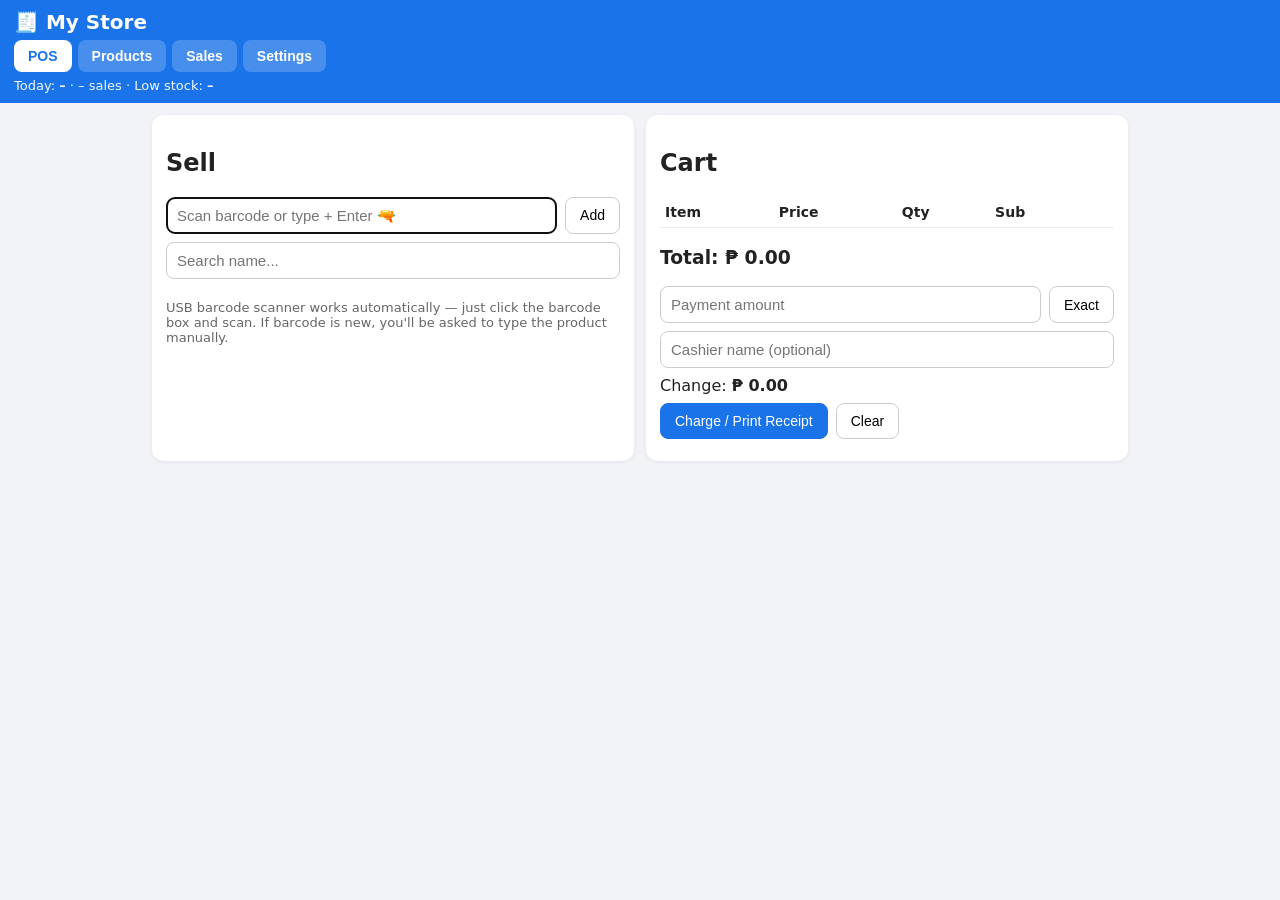
==== static/index.html @ fe78136b "Initial commit: Cashier POS with barcode database, stock tracking, sales reports" ====
<!DOCTYPE html>
<html lang="en">
<head>
<meta charset="UTF-8">
<meta name="viewport" content="width=device-width, initial-scale=1.0">
<title>Cashier POS</title>
<link rel="stylesheet" href="style.css">
</head>
<body>
<header>
  <h1>🧾 <span id="shopTitle">Cashier POS</span></h1>
  <nav>
    <button class="tab active" data-tab="pos">POS</button>
    <button class="tab" data-tab="products">Products</button>
    <button class="tab" data-tab="sales">Sales</button>
    <button class="tab" data-tab="settings">Settings</button>
  </nav>
  <div id="statsBar">Today: <b id="stTotal">–</b> · <span id="stCount">–</span> sales · Low stock: <b id="stLow">–</b></div>
</header>

<!-- POS -->
<section id="tab-pos" class="tabpage">
  <div class="pos-grid">
    <div class="card">
      <h2>Sell</h2>
      <div class="row">
        <input id="barcode" placeholder="Scan barcode or type + Enter 🔫" autocomplete="off">
        <button onclick="lookupBarcode()">Add</button>
      </div>
      <div class="row">
        <input id="search" placeholder="Search name..." oninput="renderSearchSuggest()">
      </div>
      <div id="suggest"></div>
      <p class="hint">USB barcode scanner works automatically — just click the barcode box and scan. If barcode is new, you'll be asked to type the product manually.</p>
    </div>
    <div class="card">
      <h2>Cart</h2>
      <table id="cartTable"><thead><tr><th>Item</th><th>Price</th><th>Qty</th><th>Sub</th><th></th></tr></thead><tbody></tbody></table>
      <h3>Total: <span id="cartTotal">0.00</span></h3>
      <div class="row">
        <input id="payment" type="number" min="0" step="0.01" placeholder="Payment amount">
        <button onclick="quickCash()">Exact</button>
      </div>
      <div class="row"><input id="cashier" placeholder="Cashier name (optional)"></div>
      <div>Change: <b id="changeAmt">0.00</b></div>
      <div class="row">
        <button class="primary" onclick="checkout()">Charge / Print Receipt</button>
        <button onclick="clearCart()">Clear</button>
      </div>
    </div>
  </div>
  <div id="receipt" class="card hidden">
    <h2>Receipt <span id="rId"></span></h2>
    <pre id="rBody"></pre>
    <div class="row"><button onclick="window.print()">🖨️ Print</button><button onclick="document.getElementById('receipt').classList.add('hidden')">Close</button></div>
  </div>
</section>

<!-- PRODUCTS -->
<section id="tab-products" class="tabpage hidden">
  <div class="card">
    <h2>Products / Barcode database</h2>
    <div class="row">
      <input id="pSearch" placeholder="Search barcode / name..." oninput="loadProducts()">
      <button onclick="openProductModal()">+ New product</button>
    </div>
    <table id="prodTable"><thead><tr><th>Barcode</th><th>Name</th><th>Price</th><th>Stock</th><th>Category</th><th></th></tr></thead><tbody></tbody></table>
  </div>
</section>

<!-- SALES -->
<section id="tab-sales" class="tabpage hidden">
  <div class="card">
    <h2>Sales reports</h2>
    <div class="row">
      <input id="salesDate" type="date">
      <button onclick="loadSales()">Load</button>
      <button onclick="todaySales()">Today</button>
    </div>
    <h3>Day total: <span id="salesTotal">0</span> (<span id="salesCount">0</span> transactions)</h3>
    <table id="salesTable"><thead><tr><th>ID</th><th>Time</th><th>Items</th><th>Total</th><th>Payment</th><th></th></tr></thead><tbody></tbody></table>
  </div>
</section>

<!-- SETTINGS -->
<section id="tab-settings" class="tabpage hidden">
  <div class="card">
    <h2>Settings & multi-device sync</h2>
    <label>Shop name <input id="sShop"></label>
    <label>Currency symbol <input id="sCur"></label>
    <label>Low-stock warning at <input id="sLow" type="number"></label>
    <div class="row"><button onclick="saveSettings()">Save</button></div>
    <hr>
    <p>To use the <b>same products on another device</b>: press Export here, copy the file to the other device, then Import it there. Barcodes are stored in the database so any scanner will find them.</p>
    <div class="row">
      <button onclick="exportDB()">⬇ Export products + sales (JSON)</button>
      <input type="file" id="importFile" accept=".json">
      <button onclick="importDB()">⬆ Import</button>
    </div>
  </div>
</section>

<!-- product modal -->
<div id="pModal" class="modal hidden">
  <div class="modal-box">
    <h2 id="pmTitle">New product</h2>
    <input type="hidden" id="pmId">
    <label>Barcode (scan or type) <input id="pmBarcode"></label>
    <label>Name * <input id="pmName"></label>
    <label>Price <input id="pmPrice" type="number" step="0.01" value="0"></label>
    <label>Cost <input id="pmCost" type="number" step="0.01" value="0"></label>
    <label>Stock <input id="pmStock" type="number" value="0"></label>
    <label>Category <input id="pmCategory"></label>
    <div class="row"><button class="primary" onclick="saveProduct()">Save</button><button onclick="closeProductModal()">Cancel</button></div>
  </div>
</div>

<script src="app.js"></script>
</body>
</html>
---- static/style.css ----
*{box-sizing:border-box}body{font-family:system-ui,Arial;margin:0;background:#f1f3f6;color:#222}
header{background:#1a73e8;color:#fff;padding:10px 14px;position:sticky;top:0;z-index:5}
header h1{margin:0 0 6px;font-size:20px}
nav{display:flex;gap:6px;flex-wrap:wrap}
.tab{border:0;padding:8px 14px;border-radius:8px;cursor:pointer;background:#ffffff33;color:#fff;font-weight:600}
.tab.active{background:#fff;color:#1a73e8}
#statsBar{margin-top:6px;font-size:13px;opacity:.95}
.tabpage{padding:12px;max-width:1000px;margin:auto}
.hidden{display:none!important}
.card{background:#fff;border-radius:12px;padding:14px;margin-bottom:12px;box-shadow:0 1px 4px #0001}
.pos-grid{display:grid;grid-template-columns:1fr 1fr;gap:12px}
@media(max-width:700px){.pos-grid{grid-template-columns:1fr}}
.row{display:flex;gap:8px;margin:8px 0;flex-wrap:wrap}
input{padding:9px 10px;border:1px solid #ccc;border-radius:8px;font-size:15px;flex:1;min-width:120px}
button{padding:9px 14px;border-radius:8px;border:1px solid #ccc;background:#fff;cursor:pointer;font-size:14px}
button.primary,button:not([onclick*="el"]):hover{background:#1a73e8;color:#fff;border-color:#1a73e8}
button.primary{background:#1a73e8;color:#fff;border-color:#1a73e8}
table{width:100%;border-collapse:collapse;font-size:14px}
th,td{border-bottom:1px solid #eee;padding:7px 5px;text-align:left}
.hint{color:#666;font-size:13px}
#suggest{display:flex;flex-direction:column;gap:4px;max-height:220px;overflow:auto}
#suggest button{text-align:left}
.modal{position:fixed;inset:0;background:#0007;display:flex;align-items:center;justify-content:center;padding:12px}
.modal-box{background:#fff;border-radius:12px;padding:16px;min-width:280px;max-width:420px;width:100%}
.modal-box label{display:block;margin:8px 0;font-size:14px}
#receipt pre{background:#fafafa;border:1px dashed #999;padding:10px;white-space:pre-wrap}
@media print{header,nav,#tab-products,#tab-sales,#tab-settings,.pos-grid .card:first-child{display:none}.card{box-shadow:none}}
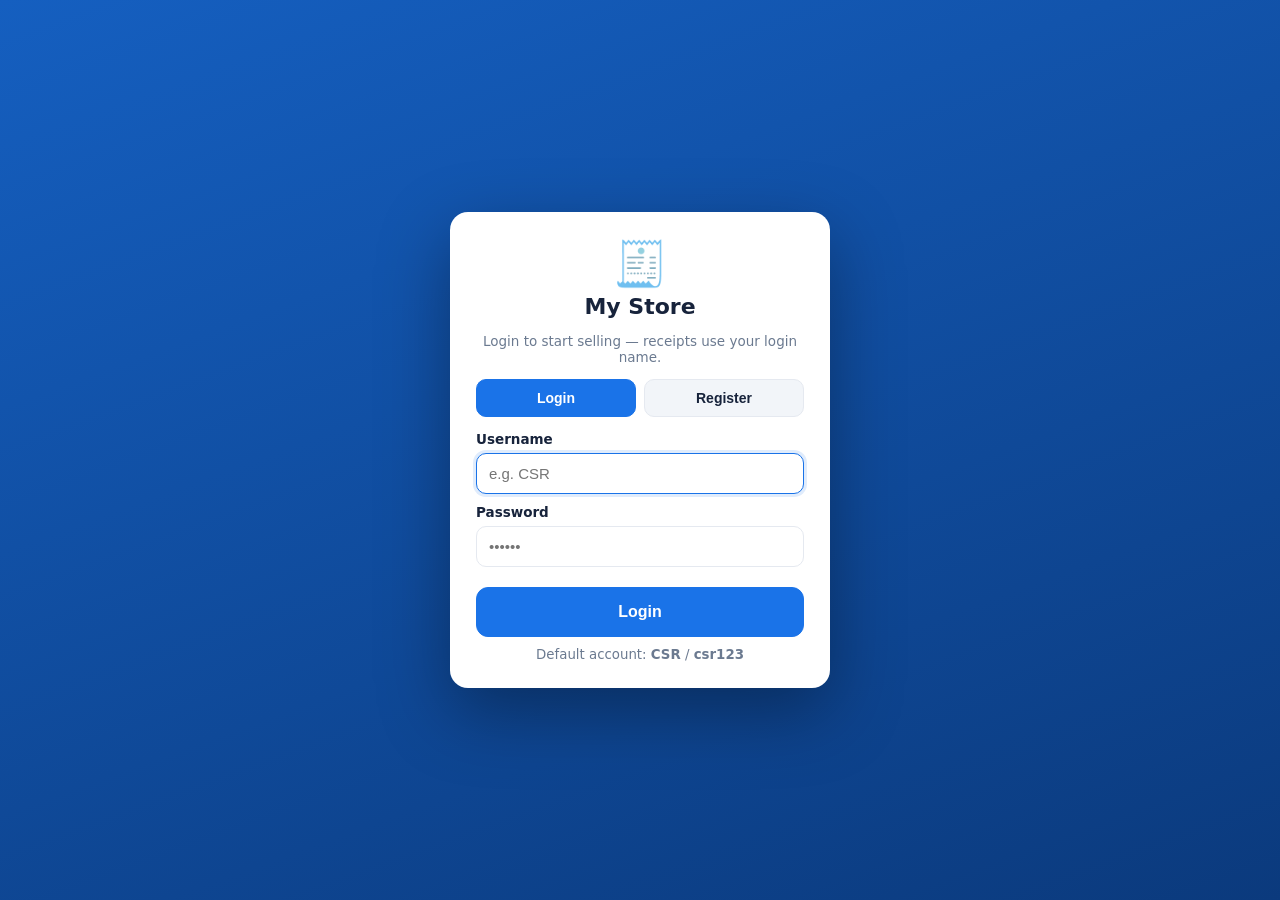
==== commit 8f658692: "Add login/register auth with cashier identity, IDR tender denominations - Users + sessions tables, P" ====
--- a/static/index.html
+++ b/static/index.html
@@ -5,113 +5,276 @@
 <meta name="viewport" content="width=device-width, initial-scale=1.0">
 <title>Cashier POS</title>
 <link rel="stylesheet" href="style.css">
+<link rel="icon" href="data:image/svg+xml,<svg xmlns='http://www.w3.org/2000/svg' viewBox='0 0 100 100'><text y='.9em' font-size='90'>🧾</text></svg>">
 </head>
 <body>
-<header>
-  <h1>🧾 <span id="shopTitle">Cashier POS</span></h1>
-  <nav>
-    <button class="tab active" data-tab="pos">POS</button>
-    <button class="tab" data-tab="products">Products</button>
-    <button class="tab" data-tab="sales">Sales</button>
-    <button class="tab" data-tab="settings">Settings</button>
-  </nav>
-  <div id="statsBar">Today: <b id="stTotal">–</b> · <span id="stCount">–</span> sales · Low stock: <b id="stLow">–</b></div>
+
+<header class="app-header">
+  <div class="header-inner">
+    <div class="brand">
+      <div class="brand-logo">🧾</div>
+      <div class="brand-text">
+        <h1 id="shopTitle">Cashier POS</h1>
+        <p><span id="clock">--:--</span> · <span id="todayLabel"></span></p>
+      </div>
+    </div>
+
+    <nav class="tabs" role="tablist">
+      <button class="tab active" data-tab="pos" role="tab">🛒 <span>POS</span></button>
+      <button class="tab" data-tab="products" role="tab">📦 <span>Products</span></button>
+      <button class="tab" data-tab="sales" role="tab">📊 <span>Sales</span></button>
+      <button class="tab" data-tab="settings" role="tab">⚙️ <span>Settings</span></button>
+    </nav>
+
+    <div class="header-stats">
+      <div class="hstat"><small>Today</small><b id="stTotal">–</b></div>
+      <div class="hstat"><small>Txns</small><b id="stCount">–</b></div>
+      <div class="hstat warn"><small>Low stock</small><b id="stLow">–</b></div>
+      <div class="hstat"><small>Items</small><b id="stProducts">–</b></div>
+      <div class="hstat user-chip" title="Logged-in cashier"><small>Cashier</small><b id="userName">CSR</b></div>
+      <button id="btnLogout" class="tab" title="Logout">⏻</button>
+    </div>
+  </div>
 </header>
 
-<!-- POS -->
-<section id="tab-pos" class="tabpage">
-  <div class="pos-grid">
+<main class="main">
+
+  <!-- ================= POS ================= -->
+  <section id="tab-pos" class="tabpage">
+    <div class="pos-layout">
+
+      <!-- LEFT: sell -->
+      <div class="products-panel">
+        <div class="card toolbar-card">
+          <div class="toolbar-row">
+            <div class="field barcode-field">
+              <label for="barcode">🔫 Barcode scanner</label>
+              <div class="input-group">
+                <input id="barcode" placeholder="Click here, then scan or type + Enter" autocomplete="off" autofocus>
+                <button id="btnAddBarcode" class="btn primary">Add</button>
+              </div>
+            </div>
+            <div class="field search-field">
+              <label for="search">🔍 Search products</label>
+              <div class="input-group">
+                <input id="search" placeholder="Name, barcode, category..." autocomplete="off">
+                <button id="btnClearSearch" class="btn ghost" title="Clear">✕</button>
+              </div>
+            </div>
+          </div>
+          <div class="toolbar-row second">
+            <select id="catFilter" title="Filter by category">
+              <option value="">All categories</option>
+            </select>
+            <label class="check"><input type="checkbox" id="hideOOS"> Hide out-of-stock</label>
+            <button id="btnRefreshGrid" class="btn small">↻ Refresh</button>
+            <span id="gridCount" class="muted"></span>
+          </div>
+          <p class="hint">USB / Bluetooth scanner acts as keyboard — click the barcode box and scan. Unknown barcode? We'll prompt you to create it.</p>
+        </div>
+
+        <div id="productGrid" class="product-grid"></div>
+        <div id="gridEmpty" class="empty hidden">No products found. Try another search or <button class="link" id="btnNewFromGrid">+ add new product</button>.</div>
+      </div>
+
+      <!-- RIGHT: cart -->
+      <aside class="cart-panel">
+        <div class="card cart-card">
+          <div class="cart-head">
+            <div>
+              <h2>Current sale</h2>
+              <small id="cartMeta" class="muted">0 items</small>
+            </div>
+            <button id="btnClearCart" class="btn ghost small">Clear</button>
+          </div>
+
+          <div class="cashier-box">👤 Cashier: <b id="cashierName">CSR</b></div>
+
+          <div id="cartItems" class="cart-items"></div>
+
+          <div class="totals">
+            <div class="trow"><span>Subtotal</span><b id="cartSubtotal">Rp 0</b></div>
+            <div class="trow grand"><span>Total</span><b id="cartTotal">Rp 0</b></div>
+          </div>
+
+          <label class="pay-label" for="payment">Tendered (IDR)</label>
+          <input id="payment" type="number" min="0" step="1" placeholder="0" inputmode="numeric">
+          <div class="quick-cash">
+            <button class="btn small" data-pay="exact">Exact</button>
+            <button class="btn small" data-pay="50">50</button>
+            <button class="btn small" data-pay="100">100</button>
+            <button class="btn small" data-pay="200">200</button>
+            <button class="btn small" data-pay="500">500</button>
+            <button class="btn small" data-pay="1000">1.000</button>
+            <button class="btn small" data-pay="2000">2.000</button>
+            <button class="btn small" data-pay="5000">5.000</button>
+            <button class="btn small" data-pay="10000">10.000</button>
+            <button class="btn small" data-pay="20000">20.000</button>
+            <button class="btn small" data-pay="50000">50.000</button>
+            <button class="btn small" data-pay="100000">100.000</button>
+          </div>
+
+          <div class="change-box">
+            <span>Change</span>
+            <b id="changeAmt">Rp 0</b>
+          </div>
+
+          <button id="btnCheckout" class="btn primary big">⚡ Charge · Print receipt</button>
+          <small class="muted center">Enter = scan · Ctrl+Enter = charge</small>
+        </div>
+      </aside>
+    </div>
+  </section>
+
+  <!-- ================= PRODUCTS ================= -->
+  <section id="tab-products" class="tabpage hidden">
+    <div class="page-head">
+      <div>
+        <h2>Products</h2>
+        <p class="muted">Barcode database · stock tracking · low-stock alerts</p>
+      </div>
+      <button id="btnNewProduct" class="btn primary">+ New product</button>
+    </div>
+
     <div class="card">
-      <h2>Sell</h2>
-      <div class="row">
-        <input id="barcode" placeholder="Scan barcode or type + Enter 🔫" autocomplete="off">
-        <button onclick="lookupBarcode()">Add</button>
-      </div>
-      <div class="row">
-        <input id="search" placeholder="Search name..." oninput="renderSearchSuggest()">
-      </div>
-      <div id="suggest"></div>
-      <p class="hint">USB barcode scanner works automatically — just click the barcode box and scan. If barcode is new, you'll be asked to type the product manually.</p>
-    </div>
+      <div class="toolbar-row">
+        <div class="input-group grow">
+          <input id="pSearch" placeholder="Search barcode / name / category...">
+        </div>
+        <label class="check"><input type="checkbox" id="onlyLow"> Low stock only</label>
+      </div>
+      <div class="table-wrap">
+        <table id="prodTable">
+          <thead><tr><th>Product</th><th>Barcode</th><th>Category</th><th>Price</th><th>Cost</th><th>Stock</th><th style="text-align:right">Actions</th></tr></thead>
+          <tbody></tbody>
+        </table>
+      </div>
+    </div>
+  </section>
+
+  <!-- ================= SALES ================= -->
+  <section id="tab-sales" class="tabpage hidden">
+    <div class="page-head">
+      <div>
+        <h2>Sales reports</h2>
+        <p class="muted">Daily totals · receipts · reprints</p>
+      </div>
+      <div class="toolbar-row">
+        <input id="salesDate" type="date">
+        <button id="btnLoadSales" class="btn">Load</button>
+        <button id="btnTodaySales" class="btn ghost">Today</button>
+      </div>
+    </div>
+
+    <div class="stat-cards">
+      <div class="card stat"><small>Day total</small><b id="salesTotal">–</b><span id="salesCountWrap"><span id="salesCount">0</span> transactions</span></div>
+      <div class="card stat"><small>Average ticket</small><b id="salesAvg">–</b><span>per transaction</span></div>
+      <div class="card stat"><small>Date</small><b id="salesDateLabel">–</b><span>report period</span></div>
+    </div>
+
     <div class="card">
-      <h2>Cart</h2>
-      <table id="cartTable"><thead><tr><th>Item</th><th>Price</th><th>Qty</th><th>Sub</th><th></th></tr></thead><tbody></tbody></table>
-      <h3>Total: <span id="cartTotal">0.00</span></h3>
-      <div class="row">
-        <input id="payment" type="number" min="0" step="0.01" placeholder="Payment amount">
-        <button onclick="quickCash()">Exact</button>
-      </div>
-      <div class="row"><input id="cashier" placeholder="Cashier name (optional)"></div>
-      <div>Change: <b id="changeAmt">0.00</b></div>
-      <div class="row">
-        <button class="primary" onclick="checkout()">Charge / Print Receipt</button>
-        <button onclick="clearCart()">Clear</button>
-      </div>
-    </div>
-  </div>
-  <div id="receipt" class="card hidden">
-    <h2>Receipt <span id="rId"></span></h2>
+      <div class="table-wrap">
+        <table id="salesTable">
+          <thead><tr><th>ID</th><th>Time</th><th>Cashier</th><th>Items</th><th>Total</th><th>Payment</th><th style="text-align:right">Actions</th></tr></thead>
+          <tbody></tbody>
+        </table>
+      </div>
+    </div>
+  </section>
+
+  <!-- ================= SETTINGS ================= -->
+  <section id="tab-settings" class="tabpage hidden">
+    <div class="settings-grid">
+      <div class="card">
+        <h2>🏪 Shop profile</h2>
+        <label>Shop name<input id="sShop" placeholder="My Store"></label>
+        <label>Currency symbol<input id="sCur" placeholder="₱"></label>
+        <label>Low-stock warning at<input id="sLow" type="number" min="0" step="1"></label>
+        <button id="btnSaveSettings" class="btn primary">Save settings</button>
+      </div>
+      <div class="card">
+        <h2>🔄 Multi-device sync</h2>
+        <p class="muted">Use the <b>same products on another device</b>: Export here → copy the file → Import on the other device. Barcodes are stored in the DB so any scanner will find them.</p>
+        <div class="stack">
+          <button id="btnExport" class="btn">⬇ Export products + sales (JSON)</button>
+          <div class="input-group">
+            <input type="file" id="importFile" accept=".json,application/json">
+            <button id="btnImport" class="btn">⬆ Import</button>
+          </div>
+        </div>
+        <hr>
+        <h2>⌨️ Shortcuts</h2>
+        <ul class="shortcuts">
+          <li><kbd>Enter</kbd> in barcode box → add item</li>
+          <li><kbd>Ctrl</kbd> + <kbd>Enter</kbd> → charge</li>
+          <li><kbd>/</kbd> → focus search</li>
+        </ul>
+      </div>
+    </div>
+  </section>
+</main>
+
+<!-- product modal -->
+<div id="pModal" class="modal hidden" role="dialog" aria-modal="true">
+  <div class="modal-box">
+    <div class="modal-head"><h2 id="pmTitle">New product</h2><button class="btn ghost small" id="btnCloseModal">✕</button></div>
+    <input type="hidden" id="pmId">
+    <div class="form-grid">
+      <label class="span2">Barcode (scan or type)<input id="pmBarcode" placeholder="e.g. 4800..."></label>
+      <label class="span2">Name *<input id="pmName" placeholder="e.g. Bottled Water 500ml"></label>
+      <label>Price (IDR)<input id="pmPrice" type="number" step="1" min="0" value="0"></label>
+      <label>Cost (IDR)<input id="pmCost" type="number" step="1" min="0" value="0"></label>
+      <label>Stock<input id="pmStock" type="number" step="1" value="0"></label>
+      <label>Category<input id="pmCategory" placeholder="Drinks / Food..."></label>
+    </div>
+    <div class="modal-actions">
+      <button class="btn ghost" id="btnCancelModal">Cancel</button>
+      <button class="btn primary" id="btnSaveProduct">Save product</button>
+    </div>
+  </div>
+</div>
+
+<!-- receipt modal -->
+<div id="receiptModal" class="modal hidden" role="dialog" aria-modal="true">
+  <div class="modal-box receipt-box">
+    <div class="modal-head"><h2>Receipt <span id="rId"></span></h2><button class="btn ghost small" id="btnCloseReceipt">✕</button></div>
     <pre id="rBody"></pre>
-    <div class="row"><button onclick="window.print()">🖨️ Print</button><button onclick="document.getElementById('receipt').classList.add('hidden')">Close</button></div>
-  </div>
-</section>
-
-<!-- PRODUCTS -->
-<section id="tab-products" class="tabpage hidden">
-  <div class="card">
-    <h2>Products / Barcode database</h2>
-    <div class="row">
-      <input id="pSearch" placeholder="Search barcode / name..." oninput="loadProducts()">
-      <button onclick="openProductModal()">+ New product</button>
-    </div>
-    <table id="prodTable"><thead><tr><th>Barcode</th><th>Name</th><th>Price</th><th>Stock</th><th>Category</th><th></th></tr></thead><tbody></tbody></table>
-  </div>
-</section>
-
-<!-- SALES -->
-<section id="tab-sales" class="tabpage hidden">
-  <div class="card">
-    <h2>Sales reports</h2>
-    <div class="row">
-      <input id="salesDate" type="date">
-      <button onclick="loadSales()">Load</button>
-      <button onclick="todaySales()">Today</button>
-    </div>
-    <h3>Day total: <span id="salesTotal">0</span> (<span id="salesCount">0</span> transactions)</h3>
-    <table id="salesTable"><thead><tr><th>ID</th><th>Time</th><th>Items</th><th>Total</th><th>Payment</th><th></th></tr></thead><tbody></tbody></table>
-  </div>
-</section>
-
-<!-- SETTINGS -->
-<section id="tab-settings" class="tabpage hidden">
-  <div class="card">
-    <h2>Settings & multi-device sync</h2>
-    <label>Shop name <input id="sShop"></label>
-    <label>Currency symbol <input id="sCur"></label>
-    <label>Low-stock warning at <input id="sLow" type="number"></label>
-    <div class="row"><button onclick="saveSettings()">Save</button></div>
-    <hr>
-    <p>To use the <b>same products on another device</b>: press Export here, copy the file to the other device, then Import it there. Barcodes are stored in the database so any scanner will find them.</p>
-    <div class="row">
-      <button onclick="exportDB()">⬇ Export products + sales (JSON)</button>
-      <input type="file" id="importFile" accept=".json">
-      <button onclick="importDB()">⬆ Import</button>
-    </div>
-  </div>
-</section>
-
-<!-- product modal -->
-<div id="pModal" class="modal hidden">
-  <div class="modal-box">
-    <h2 id="pmTitle">New product</h2>
-    <input type="hidden" id="pmId">
-    <label>Barcode (scan or type) <input id="pmBarcode"></label>
-    <label>Name * <input id="pmName"></label>
-    <label>Price <input id="pmPrice" type="number" step="0.01" value="0"></label>
-    <label>Cost <input id="pmCost" type="number" step="0.01" value="0"></label>
-    <label>Stock <input id="pmStock" type="number" value="0"></label>
-    <label>Category <input id="pmCategory"></label>
-    <div class="row"><button class="primary" onclick="saveProduct()">Save</button><button onclick="closeProductModal()">Cancel</button></div>
+    <div class="modal-actions">
+      <button class="btn ghost" id="btnCloseReceipt2">Close</button>
+      <button class="btn primary" id="btnPrint">🖨️ Print</button>
+      <button class="btn" id="btnNewSale">New sale</button>
+    </div>
+  </div>
+</div>
+
+<div id="toasts" aria-live="polite"></div>
+
+<!-- login / register gate -->
+<div id="authScreen" class="auth-screen">
+  <div class="auth-card">
+    <div class="auth-logo">🧾</div>
+    <h2 id="authShopName">Cashier POS</h2>
+    <p class="muted">Login to start selling — receipts use your login name.</p>
+    <div class="auth-tabs">
+      <button id="authTabLogin" class="tab active">Login</button>
+      <button id="authTabRegister" class="tab">Register</button>
+    </div>
+    <!-- login -->
+    <div id="authLoginPane" class="stack">
+      <label>Username<input id="loginUser" placeholder="e.g. CSR" autocomplete="username"></label>
+      <label>Password<input id="loginPass" type="password" placeholder="••••••" autocomplete="current-password"></label>
+      <button id="btnLogin" class="btn primary big">Login</button>
+      <small class="muted center">Default account: <b>CSR</b> / <b>csr123</b></small>
+    </div>
+    <!-- register -->
+    <div id="authRegPane" class="stack hidden">
+      <label>Username *<input id="regUser" placeholder="e.g. budi" autocomplete="username"></label>
+      <label>Display name (cashier name)<input id="regDisplay" placeholder="e.g. Budi"></label>
+      <label>Password *<input id="regPass" type="password" placeholder="min. 4 chars" autocomplete="new-password"></label>
+      <label>Confirm password *<input id="regConfirm" type="password" placeholder="repeat password" autocomplete="new-password"></label>
+      <button id="btnRegister" class="btn primary big">Register</button>
+    </div>
+    <div id="authErr" class="auth-err hidden"></div>
   </div>
 </div>
 
--- a/static/style.css
+++ b/static/style.css
@@ -1,27 +1,192 @@
-*{box-sizing:border-box}body{font-family:system-ui,Arial;margin:0;background:#f1f3f6;color:#222}
-header{background:#1a73e8;color:#fff;padding:10px 14px;position:sticky;top:0;z-index:5}
-header h1{margin:0 0 6px;font-size:20px}
-nav{display:flex;gap:6px;flex-wrap:wrap}
-.tab{border:0;padding:8px 14px;border-radius:8px;cursor:pointer;background:#ffffff33;color:#fff;font-weight:600}
-.tab.active{background:#fff;color:#1a73e8}
-#statsBar{margin-top:6px;font-size:13px;opacity:.95}
-.tabpage{padding:12px;max-width:1000px;margin:auto}
+:root{
+  --bg:#eef1f6; --card:#fff; --ink:#17233b; --muted:#6b7a90;
+  --line:#e5e9f0; --brand:#1a73e8; --brand-dark:#0f5ac0;
+  --green:#149a5b; --green-bg:#e3f5ea; --amber:#b7790f; --amber-bg:#fff3d6;
+  --red:#d33f3f; --red-bg:#fdecec; --radius:14px;
+  --shadow:0 1px 3px rgba(16,30,60,.08),0 6px 20px rgba(16,30,60,.06);
+}
+*{box-sizing:border-box}
+body{font-family:Inter,system-ui,-apple-system,"Segoe UI",Roboto,Arial,sans-serif;margin:0;background:var(--bg);color:var(--ink)}
+h1,h2{margin:0}
+h2{font-size:17px}
+
+/* header */
+.app-header{background:linear-gradient(180deg,#1a73e8,#155fc0);color:#fff;position:sticky;top:0;z-index:20;box-shadow:0 2px 12px rgba(0,0,0,.15)}
+.header-inner{max-width:1280px;margin:auto;padding:12px 16px;display:flex;gap:16px;align-items:center;flex-wrap:wrap}
+.brand{display:flex;gap:10px;align-items:center;min-width:210px}
+.brand-logo{font-size:32px;background:#ffffff26;width:48px;height:48px;display:grid;place-items:center;border-radius:12px}
+.brand-text h1{font-size:19px;line-height:1.1}
+.brand-text p{margin:2px 0 0;font-size:12px;opacity:.85}
+.tabs{display:flex;gap:8px;flex:1;flex-wrap:wrap}
+.tab{border:1px solid #ffffff40;background:#ffffff1e;color:#fff;padding:9px 16px;border-radius:999px;cursor:pointer;font-weight:700;font-size:14px}
+.tab span{margin-left:2px}
+.tab.active{background:#fff;color:var(--brand);border-color:#fff}
+.header-stats{display:flex;gap:8px;flex-wrap:wrap}
+.hstat{background:#ffffff1e;border:1px solid #ffffff2a;border-radius:12px;padding:6px 12px;min-width:86px;text-align:center}
+.hstat small{display:block;font-size:11px;opacity:.85;text-transform:uppercase;letter-spacing:.04em}
+.hstat b{font-size:16px}
+.hstat.warn b{color:#ffe08a}
+
+/* layout */
+.main{max-width:1280px;margin:auto;padding:16px}
+.tabpage{animation:fade .18s ease}
+@keyframes fade{from{opacity:0;transform:translateY(4px)}to{opacity:1;transform:none}}
 .hidden{display:none!important}
-.card{background:#fff;border-radius:12px;padding:14px;margin-bottom:12px;box-shadow:0 1px 4px #0001}
-.pos-grid{display:grid;grid-template-columns:1fr 1fr;gap:12px}
-@media(max-width:700px){.pos-grid{grid-template-columns:1fr}}
-.row{display:flex;gap:8px;margin:8px 0;flex-wrap:wrap}
-input{padding:9px 10px;border:1px solid #ccc;border-radius:8px;font-size:15px;flex:1;min-width:120px}
-button{padding:9px 14px;border-radius:8px;border:1px solid #ccc;background:#fff;cursor:pointer;font-size:14px}
-button.primary,button:not([onclick*="el"]):hover{background:#1a73e8;color:#fff;border-color:#1a73e8}
-button.primary{background:#1a73e8;color:#fff;border-color:#1a73e8}
-table{width:100%;border-collapse:collapse;font-size:14px}
-th,td{border-bottom:1px solid #eee;padding:7px 5px;text-align:left}
-.hint{color:#666;font-size:13px}
-#suggest{display:flex;flex-direction:column;gap:4px;max-height:220px;overflow:auto}
-#suggest button{text-align:left}
-.modal{position:fixed;inset:0;background:#0007;display:flex;align-items:center;justify-content:center;padding:12px}
-.modal-box{background:#fff;border-radius:12px;padding:16px;min-width:280px;max-width:420px;width:100%}
-.modal-box label{display:block;margin:8px 0;font-size:14px}
-#receipt pre{background:#fafafa;border:1px dashed #999;padding:10px;white-space:pre-wrap}
-@media print{header,nav,#tab-products,#tab-sales,#tab-settings,.pos-grid .card:first-child{display:none}.card{box-shadow:none}}
+.card{background:var(--card);border-radius:var(--radius);padding:16px;box-shadow:var(--shadow);border:1px solid #e8edf4;margin-bottom:14px}
+.muted{color:var(--muted)} .center{text-align:center}
+.hint{color:var(--muted);font-size:12.5px;margin:8px 0 0}
+.link{background:none;border:none;color:var(--brand);cursor:pointer;font-weight:700;padding:0;font-size:14px}
+
+/* POS layout */
+.pos-layout{display:grid;grid-template-columns:1fr 380px;gap:16px;align-items:start}
+@media(max-width:980px){.pos-layout{grid-template-columns:1fr}.cart-panel{position:static}}
+.cart-panel{position:sticky;top:132px}
+.toolbar-card{margin-bottom:12px}
+.toolbar-row{display:flex;gap:10px;align-items:end;flex-wrap:wrap;margin-bottom:8px}
+.toolbar-row.second{align-items:center}
+.field{flex:1;min-width:220px}
+.field label,.pay-label{display:block;font-size:12px;font-weight:700;color:var(--muted);text-transform:uppercase;letter-spacing:.05em;margin-bottom:6px}
+.input-group{display:flex;gap:8px}
+.input-group.grow{flex:1}
+input,select{padding:11px 12px;border:1.5px solid var(--line);border-radius:10px;font-size:15px;width:100%;background:#fff;color:var(--ink)}
+input:focus,select:focus{outline:none;border-color:var(--brand);box-shadow:0 0 0 3px #1a73e822}
+.check{display:flex;gap:6px;align-items:center;font-size:13.5px;color:var(--muted)}
+.check input{width:auto}
+
+/* buttons */
+.btn{padding:10px 16px;border-radius:10px;border:1.5px solid var(--line);background:#fff;cursor:pointer;font-size:14px;font-weight:700;color:var(--ink);white-space:nowrap}
+.btn:hover{border-color:var(--brand);color:var(--brand)}
+.btn.primary{background:var(--brand);border-color:var(--brand);color:#fff}
+.btn.primary:hover{background:var(--brand-dark)}
+.btn.ghost{background:#f2f5f9}
+.btn.small{padding:7px 11px;font-size:13px}
+.btn.big{width:100%;padding:15px;font-size:16px;border-radius:12px;margin-top:10px}
+.btn:disabled{opacity:.55;cursor:not-allowed}
+
+/* product grid */
+.product-grid{display:grid;grid-template-columns:repeat(auto-fill,minmax(180px,1fr));gap:12px}
+.pcard{background:#fff;border:1.5px solid var(--line);border-radius:14px;padding:12px;cursor:pointer;display:flex;flex-direction:column;gap:8px;transition:.12s;position:relative}
+.pcard:hover{border-color:var(--brand);transform:translateY(-1px);box-shadow:var(--shadow)}
+.pcard .pcat{font-size:11px;font-weight:800;text-transform:uppercase;letter-spacing:.05em;color:var(--brand);background:#e8f1fe;align-self:flex-start;padding:3px 8px;border-radius:999px}
+.pcard .pname{font-weight:700;font-size:14.5px;line-height:1.25;min-height:36px}
+.pcard .pmeta{display:flex;justify-content:space-between;align-items:center;margin-top:auto}
+.pcard .price{font-weight:800;font-size:16px}
+.stock-pill{font-size:12px;font-weight:800;padding:3px 9px;border-radius:999px}
+.stock-pill.ok{background:var(--green-bg);color:var(--green)}
+.stock-pill.low{background:var(--amber-bg);color:var(--amber)}
+.stock-pill.out{background:var(--red-bg);color:var(--red)}
+.pcard.oos{opacity:.6}
+.pcard .addbtn{margin-top:4px;width:100%}
+.empty{background:#fff;border:1.5px dashed var(--line);border-radius:14px;padding:28px;text-align:center;color:var(--muted)}
+
+/* cart */
+.cart-card{padding:16px}
+.cart-head{display:flex;justify-content:space-between;align-items:start;margin-bottom:10px}
+#cashier{margin-bottom:10px}
+.cart-items{display:flex;flex-direction:column;gap:8px;max-height:340px;overflow:auto;margin:6px 0 10px;min-height:80px}
+.cart-empty{text-align:center;color:var(--muted);padding:22px 10px;border:1.5px dashed var(--line);border-radius:12px;font-size:14px}
+.citem{display:grid;grid-template-columns:1fr auto;gap:4px 10px;background:#f7f9fc;border:1px solid var(--line);border-radius:12px;padding:10px 12px}
+.citem .cname{font-weight:700;font-size:14px}
+.citem .cbar{font-size:12px;color:var(--muted)}
+.citem .csub{font-weight:800;text-align:right}
+.qtyctl{display:flex;gap:6px;align-items:center;grid-column:1/-1}
+.qtyctl button{width:30px;height:30px;border-radius:8px;border:1.5px solid var(--line);background:#fff;font-size:16px;font-weight:800;cursor:pointer;line-height:1}
+.qtyctl button:hover{border-color:var(--brand);color:var(--brand)}
+.qtyctl .q{font-weight:800;min-width:28px;text-align:center}
+.qtyctl .rm{margin-left:auto;color:var(--red);border-color:#f0c9c9;font-size:13px;width:auto;padding:4px 10px;height:auto}
+.totals{border-top:2px dashed var(--line);padding-top:10px;margin-top:4px}
+.trow{display:flex;justify-content:space-between;font-size:14px;padding:2px 0}
+.trow.grand{font-size:19px;margin-top:4px}
+.trow.grand b{color:var(--brand)}
+#payment{font-size:18px;font-weight:800;margin:6px 0 8px}
+.quick-cash{display:flex;gap:6px;flex-wrap:wrap;margin-bottom:10px}
+.change-box{display:flex;justify-content:space-between;align-items:center;background:#eef7f0;border:1.5px solid #c9e8d2;border-radius:12px;padding:10px 14px;font-weight:700}
+.change-box b{font-size:20px;color:var(--green)}
+
+/* tables */
+.page-head{display:flex;justify-content:space-between;align-items:start;gap:12px;margin-bottom:12px;flex-wrap:wrap}
+.page-head h2{font-size:22px}
+.page-head p{margin:4px 0 0}
+.table-wrap{overflow:auto;border:1px solid var(--line);border-radius:12px}
+table{width:100%;border-collapse:collapse;font-size:14px;min-width:640px}
+th,td{padding:10px 12px;text-align:left;border-bottom:1px solid var(--line)}
+th{background:#f6f8fb;font-size:12px;text-transform:uppercase;letter-spacing:.05em;color:var(--muted)}
+tr:last-child td{border-bottom:none}
+.pname-cell b{display:block}
+.pname-cell small{color:var(--muted)}
+.badge{font-size:11.5px;font-weight:800;padding:3px 9px;border-radius:999px}
+.badge.green{background:var(--green-bg);color:var(--green)}
+.badge.amber{background:var(--amber-bg);color:var(--amber)}
+.badge.red{background:var(--red-bg);color:var(--red)}
+.badge.grey{background:#eef1f6;color:var(--muted)}
+.row-actions{text-align:right;white-space:nowrap}
+.row-actions .btn{padding:6px 10px;font-size:12.5px}
+
+/* stat cards / settings */
+.stat-cards{display:grid;grid-template-columns:repeat(3,1fr);gap:12px}
+@media(max-width:700px){.stat-cards{grid-template-columns:1fr}}
+.stat small{text-transform:uppercase;letter-spacing:.05em;color:var(--muted);font-weight:800;font-size:11.5px}
+.stat b{display:block;font-size:24px;margin:4px 0}
+.stat span{font-size:13px;color:var(--muted)}
+.settings-grid{display:grid;grid-template-columns:1fr 1fr;gap:14px}
+@media(max-width:800px){.settings-grid{grid-template-columns:1fr}}
+.settings-grid label{display:block;font-size:14px;font-weight:600;margin:10px 0}
+.settings-grid label input{margin-top:6px;font-weight:400}
+.stack{display:flex;flex-direction:column;gap:10px}
+.shortcuts{margin:8px 0 0;padding-left:18px;color:var(--muted);font-size:14px}
+kbd{background:#eef1f6;border:1px solid var(--line);border-bottom-width:2px;border-radius:6px;padding:1px 6px;font-size:12.5px;font-family:inherit}
+
+/* modal */
+.modal{position:fixed;inset:0;background:rgba(10,20,40,.55);display:flex;align-items:center;justify-content:center;padding:14px;z-index:50;backdrop-filter:blur(2px)}
+.modal-box{background:#fff;border-radius:16px;padding:18px;width:100%;max-width:520px;box-shadow:0 20px 60px rgba(0,0,0,.25);max-height:92vh;overflow:auto}
+.modal-head{display:flex;justify-content:space-between;align-items:center;margin-bottom:8px}
+.form-grid{display:grid;grid-template-columns:1fr 1fr;gap:10px}
+.form-grid label{font-size:13.5px;font-weight:600;display:block}
+.form-grid label input{margin-top:6px;font-weight:400}
+.form-grid .span2{grid-column:1/-1}
+.modal-actions{display:flex;gap:10px;justify-content:flex-end;margin-top:14px}
+
+/* receipt */
+.receipt-box{max-width:380px}
+#rBody{background:#fafafa;border:1.5px dashed #999;padding:14px;white-space:pre-wrap;font-family:ui-monospace,Consolas,monospace;font-size:13.5px;border-radius:10px;max-height:46vh;overflow:auto}
+
+/* toasts */
+#toasts{position:fixed;bottom:16px;right:16px;display:flex;flex-direction:column;gap:8px;z-index:99;max-width:min(360px,90vw)}
+.toast{background:#17233b;color:#fff;padding:11px 14px;border-radius:12px;font-size:14px;box-shadow:0 8px 24px rgba(0,0,0,.25);animation:slidein .18s ease}
+.toast.ok{background:var(--green)} .toast.err{background:var(--red)} .toast.info{background:#33415e}
+@keyframes slidein{from{opacity:0;transform:translateY(8px)}to{opacity:1;transform:none}}
+
+/* cashier identity */
+.cashier-box{background:#eef4ff;border:1.5px solid #c9deff;border-radius:10px;padding:9px 12px;font-size:14px;margin-bottom:10px}
+.cashier-box b{color:var(--brand)}
+.hstat.user-chip b{max-width:110px;overflow:hidden;text-overflow:ellipsis;white-space:nowrap}
+#btnLogout{padding:8px 12px}
+.quick-cash{display:grid;grid-template-columns:repeat(4,1fr);gap:6px;margin-bottom:10px}
+.quick-cash .btn{padding:9px 4px}
+
+/* auth gate */
+.auth-screen{position:fixed;inset:0;z-index:100;background:linear-gradient(160deg,#155fc0,#0b3a7d);display:flex;align-items:center;justify-content:center;padding:16px}
+.auth-screen.hidden{display:none!important}
+.auth-card{background:#fff;border-radius:18px;padding:26px;width:100%;max-width:380px;box-shadow:0 24px 70px rgba(0,0,0,.35)}
+.auth-logo{font-size:44px;text-align:center}
+.auth-card h2{text-align:center;font-size:22px;margin-top:4px}
+.auth-card p{text-align:center;font-size:13.5px}
+.auth-tabs{display:flex;gap:8px;margin:14px 0}
+.auth-tabs .tab{flex:1;border:1.5px solid var(--line);background:#f2f5f9;color:var(--ink);border-radius:10px;padding:10px;font-weight:800;cursor:pointer}
+.auth-tabs .tab.active{background:var(--brand);border-color:var(--brand);color:#fff}
+.auth-card label{display:block;font-size:13.5px;font-weight:700;margin:0}
+.auth-card label input{margin-top:6px;font-weight:400}
+.auth-err{background:var(--red-bg);color:var(--red);border-radius:10px;padding:9px 12px;font-size:13.5px;font-weight:600;margin-top:10px}
+
+/* print: 80mm receipt only */
+@media print{
+  body{background:#fff}
+  .app-header,.products-panel,.page-head,.stat-cards,#tab-products,#tab-sales,#tab-settings,.cart-panel .cart-card > *:not(.print-area){display:none!important}
+  .main{max-width:none;padding:0}
+  .pos-layout{display:block}
+  .card{box-shadow:none;border:none}
+  #receiptModal{position:static;background:none;padding:0}
+  #receiptModal .modal-box{box-shadow:none;max-width:none}
+  #receiptModal .modal-actions,#receiptModal .modal-head .btn{display:none!important}
+  #rBody{border:none;max-height:none}
+}
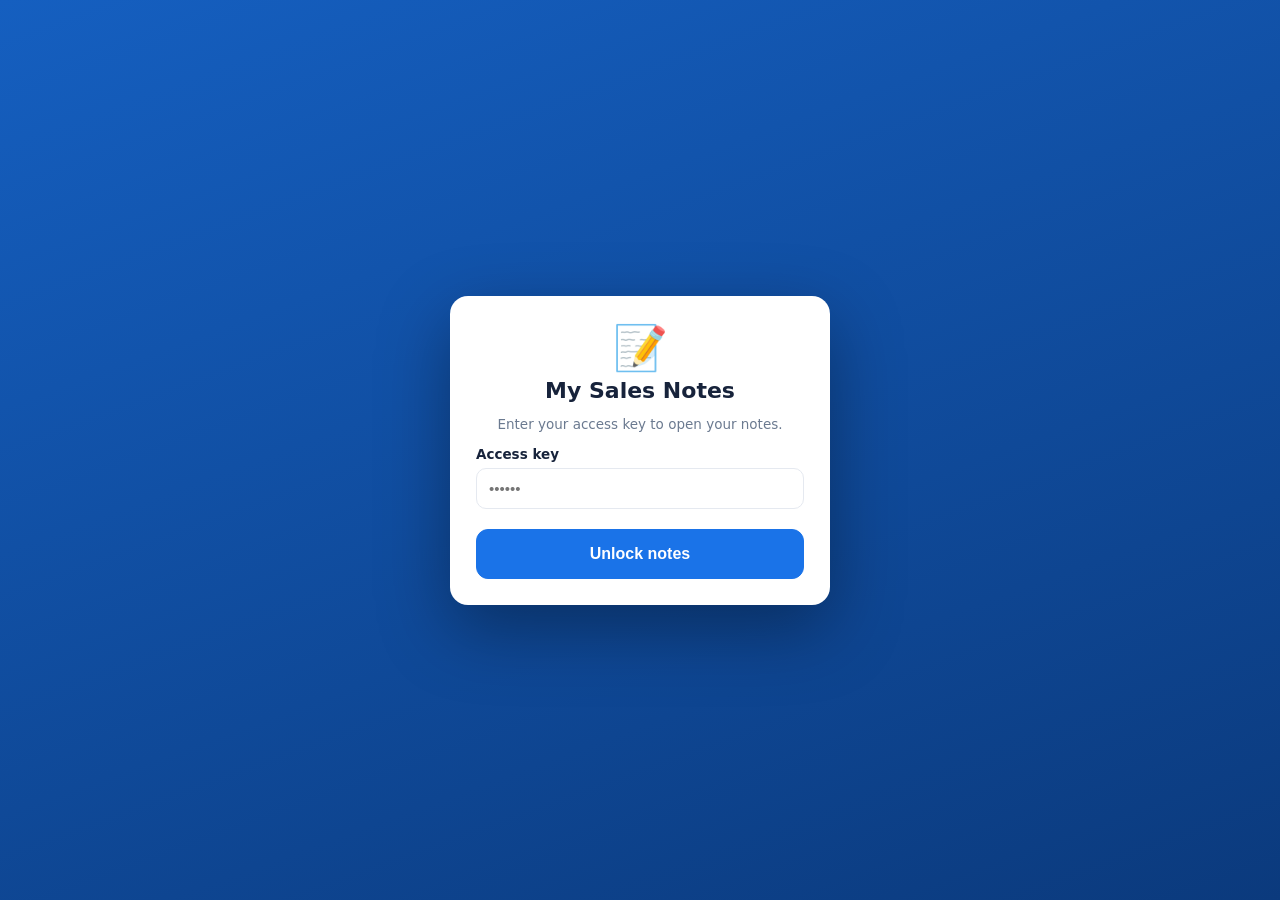
==== commit 31630b41: "Rework as My Sales Notes: key login, daily notes, cash/QRIS totals + Render hosting" ====
--- a/static/index.html
+++ b/static/index.html
@@ -3,179 +3,160 @@
 <head>
 <meta charset="UTF-8">
 <meta name="viewport" content="width=device-width, initial-scale=1.0">
-<title>Cashier POS</title>
+<title>My Sales Notes</title>
 <link rel="stylesheet" href="style.css">
-<link rel="icon" href="data:image/svg+xml,<svg xmlns='http://www.w3.org/2000/svg' viewBox='0 0 100 100'><text y='.9em' font-size='90'>🧾</text></svg>">
+<link rel="icon" href="data:image/svg+xml,<svg xmlns='http://www.w3.org/2000/svg' viewBox='0 0 100 100'><text y='.9em' font-size='90'>📝</text></svg>">
+<style>
+  .pay-seg{display:flex;gap:8px}
+  .pay-seg button{flex:1;padding:12px;border-radius:10px;border:1.5px solid var(--line);background:#fff;font-weight:800;font-size:15px;cursor:pointer}
+  .pay-seg button.active-cash{background:#e3f5ea;border-color:var(--green);color:var(--green)}
+  .pay-seg button.active-qris{background:#e8f1fe;border-color:var(--brand);color:var(--brand)}
+  .day-nav{display:flex;gap:8px;align-items:center;flex-wrap:wrap}
+  .day-nav input[type=date]{max-width:180px}
+  .total-hero{background:linear-gradient(160deg,#1a73e8,#0f5ac0);color:#fff;border-radius:14px;padding:16px;margin-bottom:12px}
+  .total-hero small{opacity:.85;text-transform:uppercase;letter-spacing:.05em;font-size:11.5px;font-weight:800}
+  .total-hero .big{font-size:30px;font-weight:800;margin:2px 0}
+  .total-hero .split{display:flex;gap:10px;margin-top:8px;flex-wrap:wrap}
+  .total-hero .pill{background:#ffffff26;border:1px solid #ffffff40;border-radius:10px;padding:6px 12px;font-size:13.5px;font-weight:700}
+  .entry{display:grid;grid-template-columns:1fr auto;gap:4px 10px;background:#f7f9fc;border:1px solid var(--line);border-radius:12px;padding:10px 12px;margin-bottom:8px}
+  .entry .ename{font-weight:700}
+  .entry .emeta{font-size:12.5px;color:var(--muted)}
+  .entry .esub{font-weight:800;text-align:right;font-size:16px}
+  .entry .eactions{grid-column:1/-1;display:flex;gap:6px;align-items:center}
+  .paybadge{font-size:11.5px;font-weight:800;padding:3px 9px;border-radius:999px}
+  .paybadge.cash{background:var(--green-bg);color:var(--green)}
+  .paybadge.qris{background:#e8f1fe;color:var(--brand)}
+  .add-card label{display:block;font-size:12px;font-weight:800;color:var(--muted);text-transform:uppercase;letter-spacing:.05em;margin:8px 0 6px}
+  .add-card input,.add-card select{margin:0}
+  .form-2col{display:grid;grid-template-columns:1fr 1fr;gap:10px}
+  @media(max-width:600px){.form-2col{grid-template-columns:1fr}}
+  .day-row{cursor:pointer}
+  .day-row:hover{background:#f6f8fb}
+</style>
 </head>
 <body>
 
 <header class="app-header">
   <div class="header-inner">
     <div class="brand">
-      <div class="brand-logo">🧾</div>
+      <div class="brand-logo">📝</div>
       <div class="brand-text">
-        <h1 id="shopTitle">Cashier POS</h1>
+        <h1 id="shopTitle">My Sales Notes</h1>
         <p><span id="clock">--:--</span> · <span id="todayLabel"></span></p>
       </div>
     </div>
 
     <nav class="tabs" role="tablist">
-      <button class="tab active" data-tab="pos" role="tab">🛒 <span>POS</span></button>
-      <button class="tab" data-tab="products" role="tab">📦 <span>Products</span></button>
-      <button class="tab" data-tab="sales" role="tab">📊 <span>Sales</span></button>
+      <button class="tab active" data-tab="note" role="tab">📝 <span>Day note</span></button>
+      <button class="tab" data-tab="history" role="tab">📅 <span>History</span></button>
       <button class="tab" data-tab="settings" role="tab">⚙️ <span>Settings</span></button>
     </nav>
 
     <div class="header-stats">
-      <div class="hstat"><small>Today</small><b id="stTotal">–</b></div>
-      <div class="hstat"><small>Txns</small><b id="stCount">–</b></div>
-      <div class="hstat warn"><small>Low stock</small><b id="stLow">–</b></div>
-      <div class="hstat"><small>Items</small><b id="stProducts">–</b></div>
-      <div class="hstat user-chip" title="Logged-in cashier"><small>Cashier</small><b id="userName">CSR</b></div>
-      <button id="btnLogout" class="tab" title="Logout">⏻</button>
+      <div class="hstat"><small>Today</small><b id="stToday">–</b></div>
+      <div class="hstat"><small>This month</small><b id="stMonth">–</b></div>
+      <button id="btnLogout" class="tab" title="Lock with key">🔒</button>
     </div>
   </div>
 </header>
 
 <main class="main">
 
-  <!-- ================= POS ================= -->
-  <section id="tab-pos" class="tabpage">
-    <div class="pos-layout">
-
-      <!-- LEFT: sell -->
-      <div class="products-panel">
-        <div class="card toolbar-card">
-          <div class="toolbar-row">
-            <div class="field barcode-field">
-              <label for="barcode">🔫 Barcode scanner</label>
-              <div class="input-group">
-                <input id="barcode" placeholder="Click here, then scan or type + Enter" autocomplete="off" autofocus>
-                <button id="btnAddBarcode" class="btn primary">Add</button>
-              </div>
-            </div>
-            <div class="field search-field">
-              <label for="search">🔍 Search products</label>
-              <div class="input-group">
-                <input id="search" placeholder="Name, barcode, category..." autocomplete="off">
-                <button id="btnClearSearch" class="btn ghost" title="Clear">✕</button>
-              </div>
-            </div>
-          </div>
-          <div class="toolbar-row second">
-            <select id="catFilter" title="Filter by category">
-              <option value="">All categories</option>
-            </select>
-            <label class="check"><input type="checkbox" id="hideOOS"> Hide out-of-stock</label>
-            <button id="btnRefreshGrid" class="btn small">↻ Refresh</button>
-            <span id="gridCount" class="muted"></span>
-          </div>
-          <p class="hint">USB / Bluetooth scanner acts as keyboard — click the barcode box and scan. Unknown barcode? We'll prompt you to create it.</p>
-        </div>
-
-        <div id="productGrid" class="product-grid"></div>
-        <div id="gridEmpty" class="empty hidden">No products found. Try another search or <button class="link" id="btnNewFromGrid">+ add new product</button>.</div>
-      </div>
-
-      <!-- RIGHT: cart -->
+  <!-- ================= DAY NOTE ================= -->
+  <section id="tab-note" class="tabpage">
+    <div class="card">
+      <div class="day-nav">
+        <button id="btnPrevDay" class="btn small">‹ Prev</button>
+        <input id="viewDate" type="date">
+        <button id="btnNextDay" class="btn small">Next ›</button>
+        <button id="btnToday" class="btn small primary">Today</button>
+        <span id="dayHint" class="muted"></span>
+      </div>
+    </div>
+
+    <div class="total-hero">
+      <small id="totalLabel">Total earnings · today</small>
+      <div class="big" id="dayTotal">Rp 0</div>
+      <div class="split">
+        <span class="pill">💵 Cash: <b id="cashTotal">Rp 0</b> (<span id="cashCount">0</span>)</span>
+        <span class="pill">📱 QRIS: <b id="qrisTotal">Rp 0</b> (<span id="qrisCount">0</span>)</span>
+        <span class="pill">🧾 <span id="dayCount">0</span> sales</span>
+      </div>
+    </div>
+
+    <div class="pos-layout" style="grid-template-columns:1fr 380px">
+      <div>
+        <div class="card">
+          <h2 id="entriesTitle">Today's sales</h2>
+          <p class="muted" style="margin:4px 0 10px">Newest at the bottom · auto-saved per day</p>
+          <div id="entries"></div>
+          <div id="entriesEmpty" class="empty hidden">No sales yet for this day.<br><small>Add your first sale on the right →</small></div>
+        </div>
+      </div>
+
       <aside class="cart-panel">
-        <div class="card cart-card">
-          <div class="cart-head">
-            <div>
-              <h2>Current sale</h2>
-              <small id="cartMeta" class="muted">0 items</small>
-            </div>
-            <button id="btnClearCart" class="btn ghost small">Clear</button>
-          </div>
-
-          <div class="cashier-box">👤 Cashier: <b id="cashierName">CSR</b></div>
-
-          <div id="cartItems" class="cart-items"></div>
-
-          <div class="totals">
-            <div class="trow"><span>Subtotal</span><b id="cartSubtotal">Rp 0</b></div>
-            <div class="trow grand"><span>Total</span><b id="cartTotal">Rp 0</b></div>
-          </div>
-
-          <label class="pay-label" for="payment">Tendered (IDR)</label>
-          <input id="payment" type="number" min="0" step="1" placeholder="0" inputmode="numeric">
-          <div class="quick-cash">
-            <button class="btn small" data-pay="exact">Exact</button>
-            <button class="btn small" data-pay="50">50</button>
-            <button class="btn small" data-pay="100">100</button>
-            <button class="btn small" data-pay="200">200</button>
-            <button class="btn small" data-pay="500">500</button>
-            <button class="btn small" data-pay="1000">1.000</button>
-            <button class="btn small" data-pay="2000">2.000</button>
-            <button class="btn small" data-pay="5000">5.000</button>
-            <button class="btn small" data-pay="10000">10.000</button>
-            <button class="btn small" data-pay="20000">20.000</button>
-            <button class="btn small" data-pay="50000">50.000</button>
-            <button class="btn small" data-pay="100000">100.000</button>
-          </div>
-
-          <div class="change-box">
-            <span>Change</span>
-            <b id="changeAmt">Rp 0</b>
-          </div>
-
-          <button id="btnCheckout" class="btn primary big">⚡ Charge · Print receipt</button>
-          <small class="muted center">Enter = scan · Ctrl+Enter = charge</small>
+        <div class="card add-card">
+          <h2 id="formTitle">+ Add sale</h2>
+          <input type="hidden" id="editId">
+          <label for="fItem">Item name *</label>
+          <input id="fItem" placeholder="e.g. Nasi goreng" autocomplete="off">
+          <div class="form-2col">
+            <div>
+              <label for="fQty">Quantity *</label>
+              <input id="fQty" type="number" min="0.01" step="any" value="1" inputmode="decimal">
+            </div>
+            <div>
+              <label for="fPrice">Price (each) *</label>
+              <input id="fPrice" type="number" min="0" step="any" value="" placeholder="0" inputmode="decimal">
+            </div>
+          </div>
+          <label>Payment *</label>
+          <div class="pay-seg">
+            <button id="payCash" class="active-cash">💵 Cash</button>
+            <button id="payQris">📱 QRIS</button>
+          </div>
+          <div class="form-2col">
+            <div>
+              <label for="fDate">Date *</label>
+              <input id="fDate" type="date">
+            </div>
+            <div>
+              <label for="fSub">Subtotal</label>
+              <input id="fSub" disabled value="0">
+            </div>
+          </div>
+          <label for="fNote">Note (optional)</label>
+          <input id="fNote" placeholder="e.g. regular customer" autocomplete="off">
+          <button id="btnSave" class="btn primary big">💾 Save sale</button>
+          <button id="btnCancelEdit" class="btn ghost big hidden">Cancel edit</button>
+          <small class="muted center" style="display:block;margin-top:6px">Enter = save · each day starts a fresh note automatically</small>
         </div>
       </aside>
     </div>
   </section>
 
-  <!-- ================= PRODUCTS ================= -->
-  <section id="tab-products" class="tabpage hidden">
+  <!-- ================= HISTORY ================= -->
+  <section id="tab-history" class="tabpage hidden">
     <div class="page-head">
       <div>
-        <h2>Products</h2>
-        <p class="muted">Barcode database · stock tracking · low-stock alerts</p>
-      </div>
-      <button id="btnNewProduct" class="btn primary">+ New product</button>
-    </div>
-
-    <div class="card">
+        <h2>History</h2>
+        <p class="muted">Daily totals · tap a day to open its note</p>
+      </div>
       <div class="toolbar-row">
-        <div class="input-group grow">
-          <input id="pSearch" placeholder="Search barcode / name / category...">
-        </div>
-        <label class="check"><input type="checkbox" id="onlyLow"> Low stock only</label>
-      </div>
-      <div class="table-wrap">
-        <table id="prodTable">
-          <thead><tr><th>Product</th><th>Barcode</th><th>Category</th><th>Price</th><th>Cost</th><th>Stock</th><th style="text-align:right">Actions</th></tr></thead>
-          <tbody></tbody>
-        </table>
-      </div>
-    </div>
-  </section>
-
-  <!-- ================= SALES ================= -->
-  <section id="tab-sales" class="tabpage hidden">
-    <div class="page-head">
-      <div>
-        <h2>Sales reports</h2>
-        <p class="muted">Daily totals · receipts · reprints</p>
-      </div>
-      <div class="toolbar-row">
-        <input id="salesDate" type="date">
-        <button id="btnLoadSales" class="btn">Load</button>
-        <button id="btnTodaySales" class="btn ghost">Today</button>
-      </div>
-    </div>
-
+        <input id="histMonth" type="month">
+        <button id="btnLoadHist" class="btn">Load</button>
+        <button id="btnThisMonth" class="btn ghost">This month</button>
+      </div>
+    </div>
     <div class="stat-cards">
-      <div class="card stat"><small>Day total</small><b id="salesTotal">–</b><span id="salesCountWrap"><span id="salesCount">0</span> transactions</span></div>
-      <div class="card stat"><small>Average ticket</small><b id="salesAvg">–</b><span>per transaction</span></div>
-      <div class="card stat"><small>Date</small><b id="salesDateLabel">–</b><span>report period</span></div>
-    </div>
-
+      <div class="card stat"><small>Month total</small><b id="histTotal">–</b><span id="histCount">0 sales days</span></div>
+      <div class="card stat"><small>Average / day</small><b id="histAvg">–</b><span>per selling day</span></div>
+      <div class="card stat"><small>Month</small><b id="histLabel">–</b><span>report period</span></div>
+    </div>
     <div class="card">
       <div class="table-wrap">
-        <table id="salesTable">
-          <thead><tr><th>ID</th><th>Time</th><th>Cashier</th><th>Items</th><th>Total</th><th>Payment</th><th style="text-align:right">Actions</th></tr></thead>
+        <table id="histTable">
+          <thead><tr><th>Date</th><th>Sales</th><th>Cash</th><th>QRIS</th><th>Total</th></tr></thead>
           <tbody></tbody>
         </table>
       </div>
@@ -186,93 +167,49 @@
   <section id="tab-settings" class="tabpage hidden">
     <div class="settings-grid">
       <div class="card">
-        <h2>🏪 Shop profile</h2>
-        <label>Shop name<input id="sShop" placeholder="My Store"></label>
-        <label>Currency symbol<input id="sCur" placeholder="₱"></label>
-        <label>Low-stock warning at<input id="sLow" type="number" min="0" step="1"></label>
-        <button id="btnSaveSettings" class="btn primary">Save settings</button>
+        <h2>🏪 Notebook profile</h2>
+        <label>Notebook name<input id="sShop" placeholder="My Sales Notes"></label>
+        <label>Currency symbol<input id="sCur" placeholder="Rp"></label>
+        <button id="btnSaveSettings" class="btn primary">Save</button>
       </div>
       <div class="card">
-        <h2>🔄 Multi-device sync</h2>
-        <p class="muted">Use the <b>same products on another device</b>: Export here → copy the file → Import on the other device. Barcodes are stored in the DB so any scanner will find them.</p>
+        <h2>🔑 Access key</h2>
+        <p class="muted">One key unlocks your notes from any device. Keep it private.</p>
         <div class="stack">
-          <button id="btnExport" class="btn">⬇ Export products + sales (JSON)</button>
+          <label>Old key<input id="kOld" type="password" placeholder="current key"></label>
+          <label>New key (min 4 chars)<input id="kNew" type="password" placeholder="new key"></label>
+          <button id="btnChangeKey" class="btn">Change key</button>
+        </div>
+        <hr>
+        <h2>🔄 Backup</h2>
+        <div class="stack">
+          <button id="btnExport" class="btn">⬇ Export all (JSON)</button>
           <div class="input-group">
             <input type="file" id="importFile" accept=".json,application/json">
             <button id="btnImport" class="btn">⬆ Import</button>
           </div>
         </div>
-        <hr>
-        <h2>⌨️ Shortcuts</h2>
-        <ul class="shortcuts">
-          <li><kbd>Enter</kbd> in barcode box → add item</li>
-          <li><kbd>Ctrl</kbd> + <kbd>Enter</kbd> → charge</li>
-          <li><kbd>/</kbd> → focus search</li>
-        </ul>
       </div>
     </div>
   </section>
 </main>
 
-<!-- product modal -->
-<div id="pModal" class="modal hidden" role="dialog" aria-modal="true">
-  <div class="modal-box">
-    <div class="modal-head"><h2 id="pmTitle">New product</h2><button class="btn ghost small" id="btnCloseModal">✕</button></div>
-    <input type="hidden" id="pmId">
-    <div class="form-grid">
-      <label class="span2">Barcode (scan or type)<input id="pmBarcode" placeholder="e.g. 4800..."></label>
-      <label class="span2">Name *<input id="pmName" placeholder="e.g. Bottled Water 500ml"></label>
-      <label>Price (IDR)<input id="pmPrice" type="number" step="1" min="0" value="0"></label>
-      <label>Cost (IDR)<input id="pmCost" type="number" step="1" min="0" value="0"></label>
-      <label>Stock<input id="pmStock" type="number" step="1" value="0"></label>
-      <label>Category<input id="pmCategory" placeholder="Drinks / Food..."></label>
-    </div>
-    <div class="modal-actions">
-      <button class="btn ghost" id="btnCancelModal">Cancel</button>
-      <button class="btn primary" id="btnSaveProduct">Save product</button>
-    </div>
-  </div>
-</div>
-
-<!-- receipt modal -->
-<div id="receiptModal" class="modal hidden" role="dialog" aria-modal="true">
-  <div class="modal-box receipt-box">
-    <div class="modal-head"><h2>Receipt <span id="rId"></span></h2><button class="btn ghost small" id="btnCloseReceipt">✕</button></div>
-    <pre id="rBody"></pre>
-    <div class="modal-actions">
-      <button class="btn ghost" id="btnCloseReceipt2">Close</button>
-      <button class="btn primary" id="btnPrint">🖨️ Print</button>
-      <button class="btn" id="btnNewSale">New sale</button>
-    </div>
-  </div>
-</div>
-
 <div id="toasts" aria-live="polite"></div>
 
-<!-- login / register gate -->
+<!-- key gate -->
 <div id="authScreen" class="auth-screen">
   <div class="auth-card">
-    <div class="auth-logo">🧾</div>
-    <h2 id="authShopName">Cashier POS</h2>
-    <p class="muted">Login to start selling — receipts use your login name.</p>
-    <div class="auth-tabs">
-      <button id="authTabLogin" class="tab active">Login</button>
-      <button id="authTabRegister" class="tab">Register</button>
-    </div>
-    <!-- login -->
+    <div class="auth-logo">📝</div>
+    <h2 id="authShopName">My Sales Notes</h2>
+    <p class="muted" id="authHint">Enter your access key to open your notes.</p>
+    <div id="authSetupPane" class="stack hidden">
+      <label>Create access key (min 4 chars)<input id="setupKey" type="password" placeholder="choose a private key"></label>
+      <label>Repeat key<input id="setupKey2" type="password" placeholder="repeat key"></label>
+      <button id="btnSetup" class="btn primary big">Create + open</button>
+    </div>
     <div id="authLoginPane" class="stack">
-      <label>Username<input id="loginUser" placeholder="e.g. CSR" autocomplete="username"></label>
-      <label>Password<input id="loginPass" type="password" placeholder="••••••" autocomplete="current-password"></label>
-      <button id="btnLogin" class="btn primary big">Login</button>
-      <small class="muted center">Default account: <b>CSR</b> / <b>csr123</b></small>
-    </div>
-    <!-- register -->
-    <div id="authRegPane" class="stack hidden">
-      <label>Username *<input id="regUser" placeholder="e.g. budi" autocomplete="username"></label>
-      <label>Display name (cashier name)<input id="regDisplay" placeholder="e.g. Budi"></label>
-      <label>Password *<input id="regPass" type="password" placeholder="min. 4 chars" autocomplete="new-password"></label>
-      <label>Confirm password *<input id="regConfirm" type="password" placeholder="repeat password" autocomplete="new-password"></label>
-      <button id="btnRegister" class="btn primary big">Register</button>
+      <label>Access key<input id="loginKey" type="password" placeholder="••••••" autocomplete="current-password"></label>
+      <button id="btnLogin" class="btn primary big">Unlock notes</button>
     </div>
     <div id="authErr" class="auth-err hidden"></div>
   </div>
